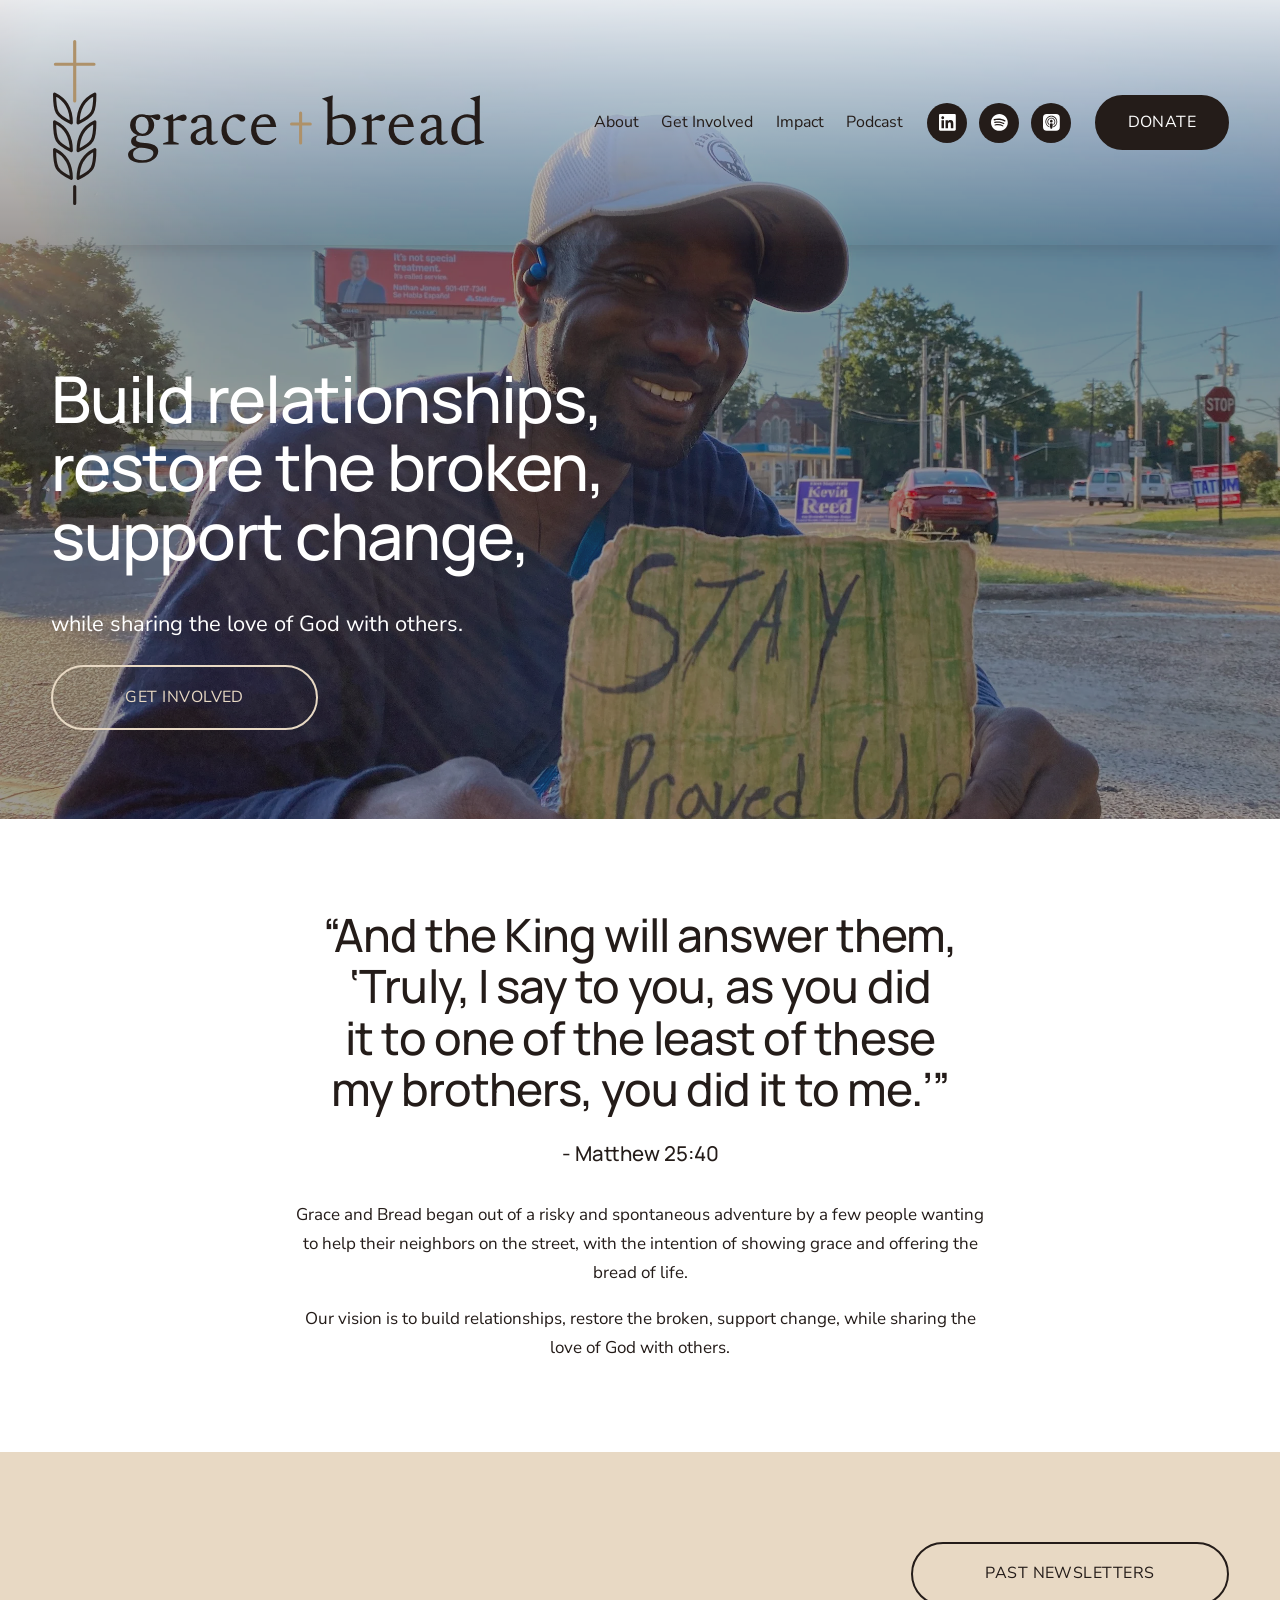
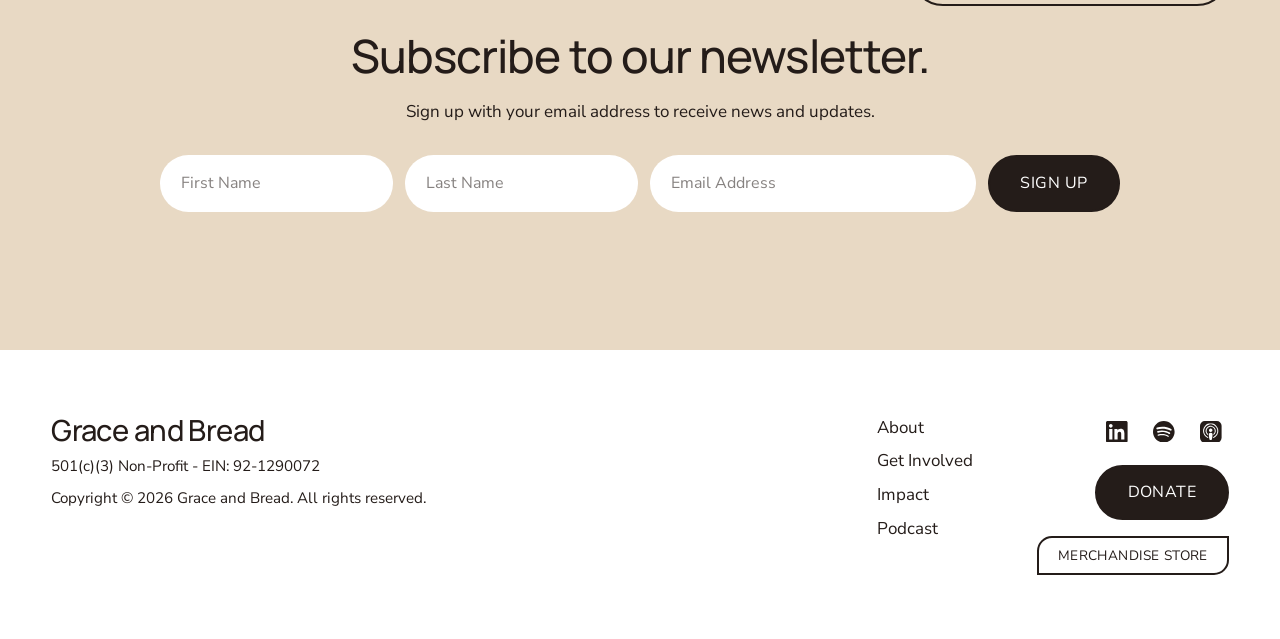
==== index.html @ 590ab5f3 "Add files via upload" ====
<!doctype html>
<html lang="en-US">
<head>
<meta charset="utf-8">
<meta name="viewport" content="width=device-width, initial-scale=1">
<title>Grace and Bread | Show Grace</title>
<meta name="description" content="Discover how Grace and Bread restores communities and shares God&#x27;s love through relationship building, support, and outreach initiatives.">
<link rel="canonical" href="https://graceandbread.org">
<meta name="theme-color" content="#241C19">
<meta property="og:site_name" content="Grace and Bread">
<meta property="og:type" content="website">
<meta property="og:title" content="Grace and Bread | Show Grace">
<meta property="og:description" content="Discover how Grace and Bread restores communities and shares God&#x27;s love through relationship building, support, and outreach initiatives.">
<meta property="og:url" content="https://graceandbread.org">
<meta property="og:image" content="https://graceandbread.org/assets/brand/og-image.jpg">
<meta name="twitter:card" content="summary_large_image">
<link rel="icon" href="favicon.svg" type="image/svg+xml">
<link rel="icon" href="favicon-32.png" sizes="32x32" type="image/png">
<link rel="apple-touch-icon" href="apple-touch-icon.png">
<link rel="preload" href="assets/fonts/manrope.woff2" as="font" type="font/woff2" crossorigin>
<link rel="preload" href="assets/fonts/nunito-sans.woff2" as="font" type="font/woff2" crossorigin>
<link rel="stylesheet" href="assets/css/site.css">
<script type="application/ld+json">{"@context": "https://schema.org", "@type": "NGO", "name": "Grace and Bread", "url": "https://graceandbread.org/", "logo": "https://graceandbread.org/assets/brand/icon-512.png", "email": "info@showgrace.org", "nonprofitStatus": "Nonprofit501c3", "taxID": "92-1290072", "areaServed": "Memphis, Tennessee", "sameAs": ["https://www.linkedin.com/company/grace-and-bread", "https://open.spotify.com/show/1ldvB0Y8aGOqSL68YrGLQc", "https://podcasts.apple.com/us/podcast/neighbors-on-the-street/id1845269344"]}</script>
</head>
<body>
<a class="skip-link" href="#main">Skip to content</a>
<header class="site-header">
  <div class="container header-inner">
    <a class="site-logo" href="./" aria-label="Grace and Bread home">
      <img src="assets/brand/gb-horizontal-ink.svg" alt="grace + bread" width="1386" height="537">
    </a>
    <div class="header-right">
      <nav class="site-nav" aria-label="Main">
        <a href="about/">About</a>
        <a href="volunteer/">Get Involved</a>
        <a href="https://impact.graceandbread.org" target="_blank" rel="noopener">Impact</a>
        <a href="neighbors-on-the-street/">Podcast</a>
      </nav>
      <div class="social"><a class="icon-link" href="https://www.linkedin.com/company/grace-and-bread" target="_blank" rel="noopener" aria-label="LinkedIn"><svg viewBox="0 0 24 24" aria-hidden="true" focusable="false"><path d="M20.447 20.452h-3.554v-5.569c0-1.328-.027-3.037-1.852-3.037-1.853 0-2.136 1.445-2.136 2.939v5.667H9.351V9h3.414v1.561h.046c.477-.9 1.637-1.85 3.37-1.85 3.601 0 4.267 2.37 4.267 5.455v6.286zM5.337 7.433c-1.144 0-2.063-.926-2.063-2.065 0-1.138.92-2.063 2.063-2.063 1.14 0 2.064.925 2.064 2.063 0 1.139-.925 2.065-2.064 2.065zm1.782 13.019H3.555V9h3.564v11.452zM22.225 0H1.771C.792 0 0 .774 0 1.729v20.542C0 23.227.792 24 1.771 24h20.451C23.2 24 24 23.227 24 22.271V1.729C24 .774 23.2 0 22.222 0h.003z"/></svg></a><a class="icon-link" href="https://open.spotify.com/show/1ldvB0Y8aGOqSL68YrGLQc" target="_blank" rel="noopener" aria-label="Spotify"><svg viewBox="0 0 24 24" aria-hidden="true" focusable="false"><path d="M12 0C5.4 0 0 5.4 0 12s5.4 12 12 12 12-5.4 12-12S18.66 0 12 0zm5.521 17.34c-.24.359-.66.48-1.021.24-2.82-1.74-6.36-2.101-10.561-1.141-.418.122-.779-.179-.899-.539-.12-.421.18-.78.54-.9 4.56-1.021 8.52-.6 11.64 1.32.42.18.479.659.301 1.02zm1.44-3.3c-.301.42-.841.6-1.262.3-3.239-1.98-8.159-2.58-11.939-1.38-.479.12-1.02-.12-1.14-.6-.12-.48.12-1.021.6-1.141C9.6 9.9 15 10.561 18.72 12.84c.361.181.54.78.241 1.2zm.12-3.36C15.24 8.4 8.82 8.16 5.16 9.301c-.6.179-1.2-.181-1.38-.721-.18-.601.18-1.2.72-1.381 4.26-1.26 11.28-1.02 15.721 1.621.539.3.719 1.02.419 1.56-.299.421-1.02.599-1.559.3z"/></svg></a><a class="icon-link" href="https://podcasts.apple.com/us/podcast/neighbors-on-the-street/id1845269344" target="_blank" rel="noopener" aria-label="Apple Podcasts"><svg viewBox="0 0 24 24" aria-hidden="true" focusable="false"><path d="M5.34 0A5.328 5.328 0 000 5.34v13.32A5.328 5.328 0 005.34 24h13.32A5.328 5.328 0 0024 18.66V5.34A5.328 5.328 0 0018.66 0zm6.525 2.568c2.336 0 4.448.902 6.056 2.587 1.224 1.272 1.912 2.619 2.264 4.392.12.59.12 2.2.007 2.864a8.506 8.506 0 01-3.24 5.296c-.608.46-2.096 1.261-2.336 1.261-.088 0-.096-.091-.056-.46.072-.592.144-.715.48-.856.536-.224 1.448-.874 2.008-1.435a7.644 7.644 0 002.008-3.536c.208-.824.184-2.656-.048-3.504-.728-2.696-2.928-4.792-5.624-5.352-.784-.16-2.208-.16-3 0-2.728.56-4.984 2.76-5.672 5.528-.184.752-.184 2.584 0 3.336.456 1.832 1.64 3.512 3.192 4.512.304.2.672.408.824.472.336.144.408.264.472.856.04.36.03.464-.056.464-.056 0-.464-.176-.896-.384l-.04-.03c-2.472-1.216-4.056-3.274-4.632-6.012-.144-.706-.168-2.392-.03-3.04.36-1.74 1.048-3.1 2.192-4.304 1.648-1.737 3.768-2.656 6.128-2.656zm.134 2.81c.409.004.803.04 1.106.106 2.784.62 4.76 3.408 4.376 6.174-.152 1.114-.536 2.03-1.216 2.88-.336.43-1.152 1.15-1.296 1.15-.023 0-.048-.272-.048-.603v-.605l.416-.496c1.568-1.878 1.456-4.502-.256-6.224-.664-.67-1.432-1.064-2.424-1.246-.64-.118-.776-.118-1.448-.008-1.02.167-1.81.562-2.512 1.256-1.72 1.704-1.832 4.342-.264 6.222l.413.496v.608c0 .336-.027.608-.06.608-.03 0-.264-.16-.512-.36l-.034-.011c-.832-.664-1.568-1.842-1.872-2.997-.184-.698-.184-2.024.008-2.72.504-1.878 1.888-3.335 3.808-4.019.41-.145 1.133-.22 1.814-.211zm-.13 2.99c.31 0 .62.06.844.178.488.253.888.745 1.04 1.259.464 1.578-1.208 2.96-2.72 2.254h-.015c-.712-.331-1.096-.956-1.104-1.77 0-.733.408-1.371 1.112-1.745.224-.117.534-.176.844-.176zm-.011 4.728c.988-.004 1.706.349 1.97.97.198.464.124 1.932-.218 4.302-.232 1.656-.36 2.074-.68 2.356-.44.39-1.064.498-1.656.288h-.003c-.716-.257-.87-.605-1.164-2.644-.341-2.37-.416-3.838-.218-4.302.262-.616.974-.966 1.97-.97z"/></svg></a></div>
      <a class="btn btn--primary" href="https://www.zeffy.com/en-US/donation-form/501f2f33-2c6e-4ce9-b588-f0e57f0bc025" target="_blank" rel="noopener">Donate</a>
    </div>
    <button class="menu-toggle" type="button" aria-controls="mobile-menu" aria-expanded="false" aria-label="Open menu"><span></span><span></span><span></span></button>
  </div>
</header>
<script>document.documentElement.style.setProperty("--header-h", document.querySelector(".site-header").offsetHeight + "px")</script>
<div class="mobile-menu" id="mobile-menu" role="dialog" aria-modal="true" aria-label="Menu" hidden>
  <button class="menu-close" type="button" aria-label="Close menu">&times;</button>
  <nav aria-label="Mobile">
        <a href="about/">About</a>
        <a href="volunteer/">Get Involved</a>
        <a href="https://impact.graceandbread.org" target="_blank" rel="noopener">Impact</a>
        <a href="neighbors-on-the-street/">Podcast</a>
  </nav>
  <div class="social"><a class="icon-link" href="https://www.linkedin.com/company/grace-and-bread" target="_blank" rel="noopener" aria-label="LinkedIn"><svg viewBox="0 0 24 24" aria-hidden="true" focusable="false"><path d="M20.447 20.452h-3.554v-5.569c0-1.328-.027-3.037-1.852-3.037-1.853 0-2.136 1.445-2.136 2.939v5.667H9.351V9h3.414v1.561h.046c.477-.9 1.637-1.85 3.37-1.85 3.601 0 4.267 2.37 4.267 5.455v6.286zM5.337 7.433c-1.144 0-2.063-.926-2.063-2.065 0-1.138.92-2.063 2.063-2.063 1.14 0 2.064.925 2.064 2.063 0 1.139-.925 2.065-2.064 2.065zm1.782 13.019H3.555V9h3.564v11.452zM22.225 0H1.771C.792 0 0 .774 0 1.729v20.542C0 23.227.792 24 1.771 24h20.451C23.2 24 24 23.227 24 22.271V1.729C24 .774 23.2 0 22.222 0h.003z"/></svg></a><a class="icon-link" href="https://open.spotify.com/show/1ldvB0Y8aGOqSL68YrGLQc" target="_blank" rel="noopener" aria-label="Spotify"><svg viewBox="0 0 24 24" aria-hidden="true" focusable="false"><path d="M12 0C5.4 0 0 5.4 0 12s5.4 12 12 12 12-5.4 12-12S18.66 0 12 0zm5.521 17.34c-.24.359-.66.48-1.021.24-2.82-1.74-6.36-2.101-10.561-1.141-.418.122-.779-.179-.899-.539-.12-.421.18-.78.54-.9 4.56-1.021 8.52-.6 11.64 1.32.42.18.479.659.301 1.02zm1.44-3.3c-.301.42-.841.6-1.262.3-3.239-1.98-8.159-2.58-11.939-1.38-.479.12-1.02-.12-1.14-.6-.12-.48.12-1.021.6-1.141C9.6 9.9 15 10.561 18.72 12.84c.361.181.54.78.241 1.2zm.12-3.36C15.24 8.4 8.82 8.16 5.16 9.301c-.6.179-1.2-.181-1.38-.721-.18-.601.18-1.2.72-1.381 4.26-1.26 11.28-1.02 15.721 1.621.539.3.719 1.02.419 1.56-.299.421-1.02.599-1.559.3z"/></svg></a><a class="icon-link" href="https://podcasts.apple.com/us/podcast/neighbors-on-the-street/id1845269344" target="_blank" rel="noopener" aria-label="Apple Podcasts"><svg viewBox="0 0 24 24" aria-hidden="true" focusable="false"><path d="M5.34 0A5.328 5.328 0 000 5.34v13.32A5.328 5.328 0 005.34 24h13.32A5.328 5.328 0 0024 18.66V5.34A5.328 5.328 0 0018.66 0zm6.525 2.568c2.336 0 4.448.902 6.056 2.587 1.224 1.272 1.912 2.619 2.264 4.392.12.59.12 2.2.007 2.864a8.506 8.506 0 01-3.24 5.296c-.608.46-2.096 1.261-2.336 1.261-.088 0-.096-.091-.056-.46.072-.592.144-.715.48-.856.536-.224 1.448-.874 2.008-1.435a7.644 7.644 0 002.008-3.536c.208-.824.184-2.656-.048-3.504-.728-2.696-2.928-4.792-5.624-5.352-.784-.16-2.208-.16-3 0-2.728.56-4.984 2.76-5.672 5.528-.184.752-.184 2.584 0 3.336.456 1.832 1.64 3.512 3.192 4.512.304.2.672.408.824.472.336.144.408.264.472.856.04.36.03.464-.056.464-.056 0-.464-.176-.896-.384l-.04-.03c-2.472-1.216-4.056-3.274-4.632-6.012-.144-.706-.168-2.392-.03-3.04.36-1.74 1.048-3.1 2.192-4.304 1.648-1.737 3.768-2.656 6.128-2.656zm.134 2.81c.409.004.803.04 1.106.106 2.784.62 4.76 3.408 4.376 6.174-.152 1.114-.536 2.03-1.216 2.88-.336.43-1.152 1.15-1.296 1.15-.023 0-.048-.272-.048-.603v-.605l.416-.496c1.568-1.878 1.456-4.502-.256-6.224-.664-.67-1.432-1.064-2.424-1.246-.64-.118-.776-.118-1.448-.008-1.02.167-1.81.562-2.512 1.256-1.72 1.704-1.832 4.342-.264 6.222l.413.496v.608c0 .336-.027.608-.06.608-.03 0-.264-.16-.512-.36l-.034-.011c-.832-.664-1.568-1.842-1.872-2.997-.184-.698-.184-2.024.008-2.72.504-1.878 1.888-3.335 3.808-4.019.41-.145 1.133-.22 1.814-.211zm-.13 2.99c.31 0 .62.06.844.178.488.253.888.745 1.04 1.259.464 1.578-1.208 2.96-2.72 2.254h-.015c-.712-.331-1.096-.956-1.104-1.77 0-.733.408-1.371 1.112-1.745.224-.117.534-.176.844-.176zm-.011 4.728c.988-.004 1.706.349 1.97.97.198.464.124 1.932-.218 4.302-.232 1.656-.36 2.074-.68 2.356-.44.39-1.064.498-1.656.288h-.003c-.716-.257-.87-.605-1.164-2.644-.341-2.37-.416-3.838-.218-4.302.262-.616.974-.966 1.97-.97z"/></svg></a></div>
  <a class="btn btn--primary" href="https://www.zeffy.com/en-US/donation-form/501f2f33-2c6e-4ce9-b588-f0e57f0bc025" target="_blank" rel="noopener">Donate</a>
</div>
<main id="main">
<section class="hero" data-theme="black" aria-labelledby="hero-title">
  <img class="hero-bg" src="assets/img/home-hero.jpg" alt="" style="object-position:59.4% 7.2%" fetchpriority="high">
  <div class="hero-overlay" style="opacity:.45"></div>
  <div class="container">
    <div class="hero-copy">
      <h1 id="hero-title">Build relationships, <br>restore the broken, <br>support change,</h1>
      <p class="large">while sharing the love of God with others.</p>
      <a class="btn btn--secondary btn--large" href="volunteer/">Get Involved</a>
    </div>
  </div>
</section>

<section class="section">
  <div class="container center-col">
    <h2>&ldquo;And the King will answer them, &lsquo;Truly, I say to you, as you did it to one of the least of these my brothers, you did it to me.&rsquo;&rdquo;</h2>
    <h4>-&nbsp;Matthew 25:40</h4>
    <p>Grace and Bread began out of a risky and spontaneous adventure by a few people wanting to help their neighbors on the street, with the intention of showing grace and offering the bread of life.</p>
    <p>Our vision is to build relationships, restore the broken, support change, while sharing the love of God with others.</p>
  </div>
</section>
<section class="section newsletter" data-theme="bright-inverse" aria-labelledby="nl-title">
  <div class="container">
    <div class="newsletter-archive"><a class="btn btn--secondary btn--large" href="https://us17.campaign-archive.com/home/?u=65bce3fe601ee6ae03822fba6&amp;id=89d9757425" target="_blank" rel="noopener">Past Newsletters</a></div>
    <div class="newsletter-block">
      <h2 id="nl-title">Subscribe to our newsletter.</h2>
      <p>Sign up with your email address to receive news and updates.</p>
      <div>
        <form class="form-inline" action="https://graceandbread.us17.list-manage.com/subscribe/post?u=65bce3fe601ee6ae03822fba6&amp;id=89d9757425" method="POST" target="_blank" data-mailchimp>
          <div class="field"><label class="visually-hidden" for="nl-first">First Name</label><input id="nl-first" name="FNAME" placeholder="First Name" autocomplete="given-name" maxlength="30"></div>
          <div class="field"><label class="visually-hidden" for="nl-last">Last Name</label><input id="nl-last" name="LNAME" placeholder="Last Name" autocomplete="family-name" maxlength="30"></div>
          <div class="field field--email"><label class="visually-hidden" for="nl-email">Email Address</label><input id="nl-email" type="email" name="EMAIL" placeholder="Email Address" autocomplete="email" required></div>
          <button class="btn btn--primary" type="submit">Sign Up</button>
          <div class="form__hp" aria-hidden="true"><input type="text" name="b_65bce3fe601ee6ae03822fba6_89d9757425" tabindex="-1" value=""></div>
          <p class="form__status" role="status" aria-live="polite" style="grid-column:1/-1"></p>
        </form>
        <p class="form__done" tabindex="-1" hidden>Thank you!<small></small></p>
      </div>
    </div>
  </div>
</section>
</main>
<footer class="site-footer">
  <div class="container footer-grid">
    <div class="footer-info">
      <h3>Grace and Bread</h3>
      <p>501(c)(3) Non-Profit - EIN: 92-1290072</p>
      <p>Copyright &copy; <span data-year>2026</span> Grace and Bread. All rights reserved.</p>
    </div>
    <nav class="footer-nav" aria-label="Footer">
        <a href="about/">About</a>
        <a href="volunteer/">Get Involved</a>
        <a href="https://impact.graceandbread.org" target="_blank" rel="noopener">Impact</a>
        <a href="neighbors-on-the-street/">Podcast</a>
    </nav>
    <div class="footer-actions">
      <div class="social"><a class="icon-link" href="https://www.linkedin.com/company/grace-and-bread" target="_blank" rel="noopener" aria-label="LinkedIn"><svg viewBox="0 0 24 24" aria-hidden="true" focusable="false"><path d="M20.447 20.452h-3.554v-5.569c0-1.328-.027-3.037-1.852-3.037-1.853 0-2.136 1.445-2.136 2.939v5.667H9.351V9h3.414v1.561h.046c.477-.9 1.637-1.85 3.37-1.85 3.601 0 4.267 2.37 4.267 5.455v6.286zM5.337 7.433c-1.144 0-2.063-.926-2.063-2.065 0-1.138.92-2.063 2.063-2.063 1.14 0 2.064.925 2.064 2.063 0 1.139-.925 2.065-2.064 2.065zm1.782 13.019H3.555V9h3.564v11.452zM22.225 0H1.771C.792 0 0 .774 0 1.729v20.542C0 23.227.792 24 1.771 24h20.451C23.2 24 24 23.227 24 22.271V1.729C24 .774 23.2 0 22.222 0h.003z"/></svg></a><a class="icon-link" href="https://open.spotify.com/show/1ldvB0Y8aGOqSL68YrGLQc" target="_blank" rel="noopener" aria-label="Spotify"><svg viewBox="0 0 24 24" aria-hidden="true" focusable="false"><path d="M12 0C5.4 0 0 5.4 0 12s5.4 12 12 12 12-5.4 12-12S18.66 0 12 0zm5.521 17.34c-.24.359-.66.48-1.021.24-2.82-1.74-6.36-2.101-10.561-1.141-.418.122-.779-.179-.899-.539-.12-.421.18-.78.54-.9 4.56-1.021 8.52-.6 11.64 1.32.42.18.479.659.301 1.02zm1.44-3.3c-.301.42-.841.6-1.262.3-3.239-1.98-8.159-2.58-11.939-1.38-.479.12-1.02-.12-1.14-.6-.12-.48.12-1.021.6-1.141C9.6 9.9 15 10.561 18.72 12.84c.361.181.54.78.241 1.2zm.12-3.36C15.24 8.4 8.82 8.16 5.16 9.301c-.6.179-1.2-.181-1.38-.721-.18-.601.18-1.2.72-1.381 4.26-1.26 11.28-1.02 15.721 1.621.539.3.719 1.02.419 1.56-.299.421-1.02.599-1.559.3z"/></svg></a><a class="icon-link" href="https://podcasts.apple.com/us/podcast/neighbors-on-the-street/id1845269344" target="_blank" rel="noopener" aria-label="Apple Podcasts"><svg viewBox="0 0 24 24" aria-hidden="true" focusable="false"><path d="M5.34 0A5.328 5.328 0 000 5.34v13.32A5.328 5.328 0 005.34 24h13.32A5.328 5.328 0 0024 18.66V5.34A5.328 5.328 0 0018.66 0zm6.525 2.568c2.336 0 4.448.902 6.056 2.587 1.224 1.272 1.912 2.619 2.264 4.392.12.59.12 2.2.007 2.864a8.506 8.506 0 01-3.24 5.296c-.608.46-2.096 1.261-2.336 1.261-.088 0-.096-.091-.056-.46.072-.592.144-.715.48-.856.536-.224 1.448-.874 2.008-1.435a7.644 7.644 0 002.008-3.536c.208-.824.184-2.656-.048-3.504-.728-2.696-2.928-4.792-5.624-5.352-.784-.16-2.208-.16-3 0-2.728.56-4.984 2.76-5.672 5.528-.184.752-.184 2.584 0 3.336.456 1.832 1.64 3.512 3.192 4.512.304.2.672.408.824.472.336.144.408.264.472.856.04.36.03.464-.056.464-.056 0-.464-.176-.896-.384l-.04-.03c-2.472-1.216-4.056-3.274-4.632-6.012-.144-.706-.168-2.392-.03-3.04.36-1.74 1.048-3.1 2.192-4.304 1.648-1.737 3.768-2.656 6.128-2.656zm.134 2.81c.409.004.803.04 1.106.106 2.784.62 4.76 3.408 4.376 6.174-.152 1.114-.536 2.03-1.216 2.88-.336.43-1.152 1.15-1.296 1.15-.023 0-.048-.272-.048-.603v-.605l.416-.496c1.568-1.878 1.456-4.502-.256-6.224-.664-.67-1.432-1.064-2.424-1.246-.64-.118-.776-.118-1.448-.008-1.02.167-1.81.562-2.512 1.256-1.72 1.704-1.832 4.342-.264 6.222l.413.496v.608c0 .336-.027.608-.06.608-.03 0-.264-.16-.512-.36l-.034-.011c-.832-.664-1.568-1.842-1.872-2.997-.184-.698-.184-2.024.008-2.72.504-1.878 1.888-3.335 3.808-4.019.41-.145 1.133-.22 1.814-.211zm-.13 2.99c.31 0 .62.06.844.178.488.253.888.745 1.04 1.259.464 1.578-1.208 2.96-2.72 2.254h-.015c-.712-.331-1.096-.956-1.104-1.77 0-.733.408-1.371 1.112-1.745.224-.117.534-.176.844-.176zm-.011 4.728c.988-.004 1.706.349 1.97.97.198.464.124 1.932-.218 4.302-.232 1.656-.36 2.074-.68 2.356-.44.39-1.064.498-1.656.288h-.003c-.716-.257-.87-.605-1.164-2.644-.341-2.37-.416-3.838-.218-4.302.262-.616.974-.966 1.97-.97z"/></svg></a></div>
      <a class="btn btn--primary" href="https://www.zeffy.com/en-US/donation-form/501f2f33-2c6e-4ce9-b588-f0e57f0bc025" target="_blank" rel="noopener">Donate</a>
      <a class="btn btn--tertiary" href="https://www.bonfire.com/store/graceandbread/" target="_blank" rel="noopener">Merchandise Store</a>
    </div>
  </div>
</footer>
<script src="assets/js/site.js" defer></script>
</body>
</html>
---- assets/css/site.css ----
/* =====================================================================
   Grace and Bread — site styles
   Same layout, fonts, and section themes as the Squarespace site,
   with colors taken from the new logo.
   ===================================================================== */

/* ---------------------------------------------------------------------
   PALETTE — these five values drive every color on the site.
   Active: colors from the new logo.
   The old Squarespace colors, if you ever want them back:
     --black: #655A3F; --accent: #FBE19F; --light-accent: #FFF5D9; --dark-accent: #FFCF5A;
   --------------------------------------------------------------------- */
:root {
  --white: #FFFFFF;
  --black: #241C19;          /* logo ink */
  --accent: #E8D9C4;         /* logo cream */
  --light-accent: #F5EEE3;
  --dark-accent: #AE9169;    /* logo gold */
}

@font-face { font-family: "Manrope"; src: url("../fonts/manrope.woff2") format("woff2"); font-weight: 200 800; font-display: swap; }
@font-face { font-family: "Nunito Sans"; src: url("../fonts/nunito-sans.woff2") format("woff2"); font-weight: 200 1000; font-style: normal; font-display: swap; }
@font-face { font-family: "Nunito Sans"; src: url("../fonts/nunito-sans-italic.woff2") format("woff2"); font-weight: 200 1000; font-style: italic; font-display: swap; }

:root {
  --heading-font: "Manrope", "Segoe UI", system-ui, sans-serif;
  --body-font: "Nunito Sans", "Segoe UI", system-ui, sans-serif;
  --max: 1400px;
  --gutter: 4vw;
  --section-pad: clamp(3.5rem, 7vw, 6.5rem);
  --h1: clamp(2.5rem, 1.4rem + 3.3vw, 4.25rem);
  --h2: clamp(2rem, 1.35rem + 1.9vw, 3.1rem);
  --h3: clamp(1.4rem, 1.1rem + 0.9vw, 1.85rem);
  --h4: clamp(1.1rem, 1rem + 0.35vw, 1.3rem);
  --p: 1.0625rem;
  --p-large: clamp(1.2rem, 1.05rem + 0.4vw, 1.4rem);

  /* default (white) section theme */
  --bg: var(--white); --text: var(--black);
  --btn-bg: var(--black); --btn-text: var(--white);
  --outline: var(--black); --field-bg: var(--light-accent);
}
[data-theme="black"] {
  --bg: var(--black); --text: var(--white);
  --btn-bg: var(--accent); --btn-text: var(--black);
  --outline: var(--accent); --field-bg: var(--white);
}
[data-theme="bright-inverse"] {
  --bg: var(--accent); --text: var(--black);
  --btn-bg: var(--black); --btn-text: var(--white);
  --outline: var(--black); --field-bg: var(--white);
}

*, *::before, *::after { box-sizing: border-box; }
html { -webkit-text-size-adjust: 100%; }
body {
  margin: 0; background: var(--white); color: var(--black);
  font-family: var(--body-font); font-size: var(--p); line-height: 1.7;
  -webkit-font-smoothing: antialiased;
}
img, svg, iframe { display: block; max-width: 100%; }
h1, h2, h3, h4, .h2 {
  font-family: var(--heading-font); font-weight: 500;
  line-height: 1.12; letter-spacing: -0.02em;
  margin: 0 0 0.6em; color: var(--text); text-wrap: balance;
}
h1 { font-size: var(--h1); line-height: 1.06; }
h2, .h2 { font-size: var(--h2); }
h3 { font-size: var(--h3); }
h4 { font-size: var(--h4); letter-spacing: 0; }
p { margin: 0 0 1em; text-wrap: pretty; }
p:last-child { margin-bottom: 0; }
.large { font-size: var(--p-large); line-height: 1.5; }
a { color: inherit; text-underline-offset: 0.18em; }
a:hover { opacity: 0.8; }
:focus-visible { outline: 2px solid currentColor; outline-offset: 3px; }
.container { width: min(100% - 2 * var(--gutter), var(--max)); margin-inline: auto; }
.section { background: var(--bg); color: var(--text); padding-block: var(--section-pad); }
.under-header { padding-top: calc(var(--header-h, 13rem) + var(--section-pad)); }
.skip-link { position: absolute; left: 1rem; top: -5rem; z-index: 100; background: var(--black); color: var(--white); padding: .7rem 1.2rem; border-radius: 999px; }
.skip-link:focus { top: 1rem; }
.visually-hidden { position: absolute !important; width: 1px; height: 1px; overflow: hidden; clip: rect(0 0 0 0); white-space: nowrap; }

/* ------------------------------------------------------------ buttons */
.btn {
  display: inline-flex; align-items: center; justify-content: center;
  font: 400 1rem/1.2 var(--body-font); text-transform: uppercase; letter-spacing: 0.03em;
  padding: 1em 1.9em; border: 2px solid var(--btn-bg); border-radius: 999px;
  text-decoration: none; cursor: pointer; white-space: nowrap; transition: opacity .15s ease;
}
.btn:hover { opacity: .8; }
.btn--primary { background: var(--btn-bg); color: var(--btn-text); }
.btn--secondary { background: transparent; color: var(--outline); border-color: var(--outline); }
.btn--tertiary { background: transparent; color: var(--outline); border-color: var(--outline); border-radius: 1.1em 0; padding: .7em 1.4em; font-size: .85rem; }
.btn--large { padding: 1.3em 4.5em; font-size: 1rem; }
.btn[disabled] { opacity: .6; cursor: progress; }

/* ------------------------------------------------------------- header */
/* Sits over the top of each page and fades from white to clear, like the old site */
.site-header { position: absolute; top: 0; left: 0; right: 0; z-index: 20; }
.site-header::before {
  content: ""; position: absolute; inset: 0; z-index: -1;
  background: linear-gradient(var(--white), rgba(255, 255, 255, 0)); opacity: .85;
  box-shadow: 0 12px 12px -6px rgba(36, 28, 25, .12);
}
.header-inner { display: flex; align-items: center; justify-content: space-between; gap: 1.5rem; padding-block: 3vw; }
.site-logo img { width: clamp(240px, 34vw, 562px); height: auto; }
.header-right { display: flex; align-items: center; gap: 1.5rem; }
.site-nav { display: flex; gap: 1.4rem; }
.site-nav a { font-size: 1rem; text-decoration: none; color: var(--black); white-space: nowrap; }
.site-nav a[aria-current="page"] { text-decoration: underline; text-underline-offset: .4em; text-decoration-thickness: 1px; }
.social { display: flex; gap: .75rem; }
.icon-link { display: inline-grid; place-items: center; width: 2.5rem; height: 2.5rem; border-radius: 50%; background: var(--black); color: var(--white); }
.icon-link svg { width: 1.05rem; height: 1.05rem; fill: currentColor; }
.menu-toggle { display: none; background: none; border: 0; padding: .4rem; cursor: pointer; color: var(--black); }
.menu-toggle span { display: block; width: 28px; height: 2px; background: currentColor; margin: 6px 0; }
.mobile-menu {
  position: fixed; inset: 0; z-index: 50; background: var(--white);
  display: flex; flex-direction: column; align-items: center; justify-content: center; gap: 2rem;
  padding: 2rem var(--gutter); animation: fade .25s ease;
}
.mobile-menu[hidden] { display: none; }
.mobile-menu nav { display: flex; flex-direction: column; align-items: center; gap: .75rem; }
.mobile-menu nav a { font: 500 1.9rem/1.3 var(--heading-font); text-decoration: none; }
.mobile-menu .icon-link { width: 3rem; height: 3rem; }
.menu-close { position: absolute; top: 1.25rem; right: var(--gutter); background: none; border: 0; font-size: 2.4rem; line-height: 1; cursor: pointer; color: var(--black); }
@keyframes fade { from { opacity: 0; } }
@media (max-width: 1199px) {
  .header-right { display: none; }
  .menu-toggle { display: block; }
  .site-logo img { width: min(58vw, 380px); }
  .header-inner { padding-block: 4vw; }
}

/* --------------------------------------------------------------- hero */
.hero { position: relative; isolation: isolate; overflow: hidden; color: var(--text); }
.hero-bg { position: absolute; inset: 0; z-index: -2; width: 100%; height: 100%; object-fit: cover; }
.hero-overlay { position: absolute; inset: 0; z-index: -1; background: var(--bg); }
.hero .container {
  min-height: clamp(42rem, 64vw, 60rem); display: flex; flex-direction: column; justify-content: flex-end;
  padding-top: var(--header-h, 13rem); padding-bottom: clamp(3rem, 7vw, 6rem);
}
.hero-copy { max-width: 44rem; }
.hero-copy .large { margin-bottom: 1.5rem; }

.center-col { max-width: 44rem; margin-inline: auto; text-align: center; }
.center-col h4 { margin-bottom: 2.25rem; }

/* ---------------------------------------------------------- newsletter */
.newsletter-archive { display: flex; justify-content: flex-end; margin-bottom: 1.5rem; }
.newsletter-block { max-width: 60rem; margin-inline: auto; text-align: center; }
.newsletter-block h2 { margin-bottom: .35em; }
.newsletter-block > p { margin-bottom: 1.75rem; }
.form-inline { display: grid; gap: .75rem; grid-template-columns: 1fr 1fr 1.4fr auto; }
@media (max-width: 767px) {
  .form-inline { grid-template-columns: 1fr 1fr; }
  .form-inline .field--email, .form-inline .btn { grid-column: 1 / -1; }
  .newsletter-archive { justify-content: center; }
}

/* ---------------------------------------------------------------- forms */
.field { display: grid; gap: .35rem; text-align: left; }
.field label, .field legend { font-size: .95rem; color: var(--text); }
.field .req { opacity: .65; font-size: .85em; }
.field input, .field textarea {
  font: inherit; font-size: 1rem; color: var(--black);
  background: var(--field-bg); border: 0; border-radius: 999px; padding: .95rem 1.3rem; width: 100%;
}
.field textarea { border-radius: 1.5rem; min-height: 8.5rem; resize: vertical; }
.field input::placeholder, .field textarea::placeholder { color: var(--black); opacity: .55; }
.field input:focus, .field textarea:focus { outline: 2px solid var(--dark-accent); outline-offset: 1px; }
fieldset.field { border: 0; padding: 0; margin: 0; }
fieldset.field legend { margin-bottom: .5rem; }
.name-pair { display: grid; grid-template-columns: 1fr 1fr; gap: .75rem; }
.name-pair label { font-size: .85rem; }
.form-stack { display: grid; gap: 1.1rem; }
.form-stack .btn { justify-self: start; }
.form__hp { position: absolute; left: -9999px; }
.form__status { margin: .75rem 0 0; min-height: 1.4em; }
.form__status[data-state="error"] { font-weight: 700; }
.form__done { font: 500 var(--h3)/1.3 var(--heading-font); margin: 0; }
.form__done small { display: block; margin-top: .5rem; font: 400 1rem/1.5 var(--body-font); }
[hidden] { display: none !important; }

/* ------------------------------------------------ two-column page rows */
.rows { display: grid; gap: clamp(3rem, 6vw, 5rem); }
.row { display: grid; grid-template-columns: 5fr 7fr; gap: clamp(1.5rem, 4vw, 4rem); align-items: start; }
.row > :first-child { margin: 0; }
.row-body { max-width: 48rem; }
.split { display: grid; grid-template-columns: 1fr 1fr; gap: clamp(2rem, 6vw, 6rem); align-items: start; }
@media (max-width: 767px) { .row, .split { grid-template-columns: 1fr; } }

/* About: gradient that drifts toward the cursor, as on the old site */
.about-gradient { --gx: 50%; --gy: 40%; background: radial-gradient(70% 70% at var(--gx) var(--gy), var(--light-accent), var(--accent)); }
.founders { display: flex; justify-content: center; gap: clamp(2rem, 7vw, 5.5rem); }
.founder { margin: 0; text-align: center; width: clamp(150px, 13vw, 190px); }
.founder img { width: 100%; height: auto; aspect-ratio: 1; object-fit: cover; border-radius: 50%; background: var(--light-accent); }
.founder figcaption { margin-top: .8rem; }
.verse-quote { font-style: italic; margin-top: 1.5rem; }
.verse-ref { font-weight: 700; padding-left: 2.5rem; }
.values { margin: 0; padding-left: 1.3rem; }
.values > li { margin-bottom: .9rem; }
.values ul { margin: .25rem 0 0; padding-left: 1.3rem; list-style: circle; }

.aside-cta { margin-top: 2.25rem; padding-top: 2rem; border-top: 1px solid var(--accent); }
.aside-cta .btn { margin-top: .5rem; }

/* ------------------------------------------------------------- podcast */
.podcast-hero { padding: var(--header-h, 13rem) 0 var(--gutter); background: var(--white); }
.podcast-panel {
  position: relative; isolation: isolate; overflow: hidden;
  width: min(100% - 2 * var(--gutter), var(--max) + 2 * var(--gutter)); margin-inline: auto;
  padding: clamp(2.5rem, 4vw, 3.5rem) clamp(1.5rem, 4vw, 4rem) clamp(2.5rem, 5vw, 4.5rem);
}
.podcast-panel .hero-overlay { background: var(--white); opacity: .8; }
.podcast-top { display: grid; grid-template-columns: 1.1fr 1fr; gap: clamp(2rem, 5vw, 4rem); align-items: start; }
.podcast-embed iframe { width: 100%; height: 352px; border: 0; border-radius: 12px; }
.badges-title { margin-top: clamp(2.5rem, 5vw, 4rem); font-weight: 700; }
.badges { list-style: none; margin: 1.5rem 0 0; padding: 0; display: grid; grid-template-columns: repeat(6, minmax(0, 1fr)); gap: 1rem clamp(1rem, 2vw, 2rem); max-width: 44rem; }
.badges li { grid-column: span 2; }
.badges li:nth-child(4) { grid-column: 2 / span 2; }
.badges img { width: 100%; height: auto; }
@media (max-width: 767px) {
  .podcast-top { grid-template-columns: 1fr; }
  .badges { grid-template-columns: 1fr 1fr; max-width: 26rem; }
  .badges li, .badges li:nth-child(4) { grid-column: auto; }
}

/* -------------------------------------------------------------- footer */
.site-footer { padding-block: clamp(3rem, 5vw, 4.5rem); background: var(--white); color: var(--black); }
.footer-grid { display: grid; grid-template-columns: 1fr auto auto; gap: clamp(2rem, 5vw, 5rem); align-items: start; }
.footer-info h3 { margin-bottom: .5rem; }
.footer-info p { margin: 0 0 .35rem; font-size: .95rem; }
.footer-nav { display: flex; flex-direction: column; gap: .3rem; }
.footer-nav a { text-decoration: none; }
.footer-nav a:hover { text-decoration: underline; }
.footer-actions { display: flex; flex-direction: column; align-items: flex-end; gap: 1rem; }
.footer-actions .icon-link { background: none; color: var(--black); width: 2.2rem; height: 2.2rem; }
.footer-actions .icon-link svg { width: 1.35rem; height: 1.35rem; }
@media (max-width: 767px) {
  .footer-grid { grid-template-columns: 1fr 1fr; }
  .footer-info { grid-column: 1 / -1; order: 3; }
}

.page-message { text-align: center; max-width: 36rem; margin-inline: auto; }
.page-message p { margin-bottom: 2rem; }
@media (prefers-reduced-motion: reduce) { *, *::before, *::after { animation: none !important; transition: none !important; } }
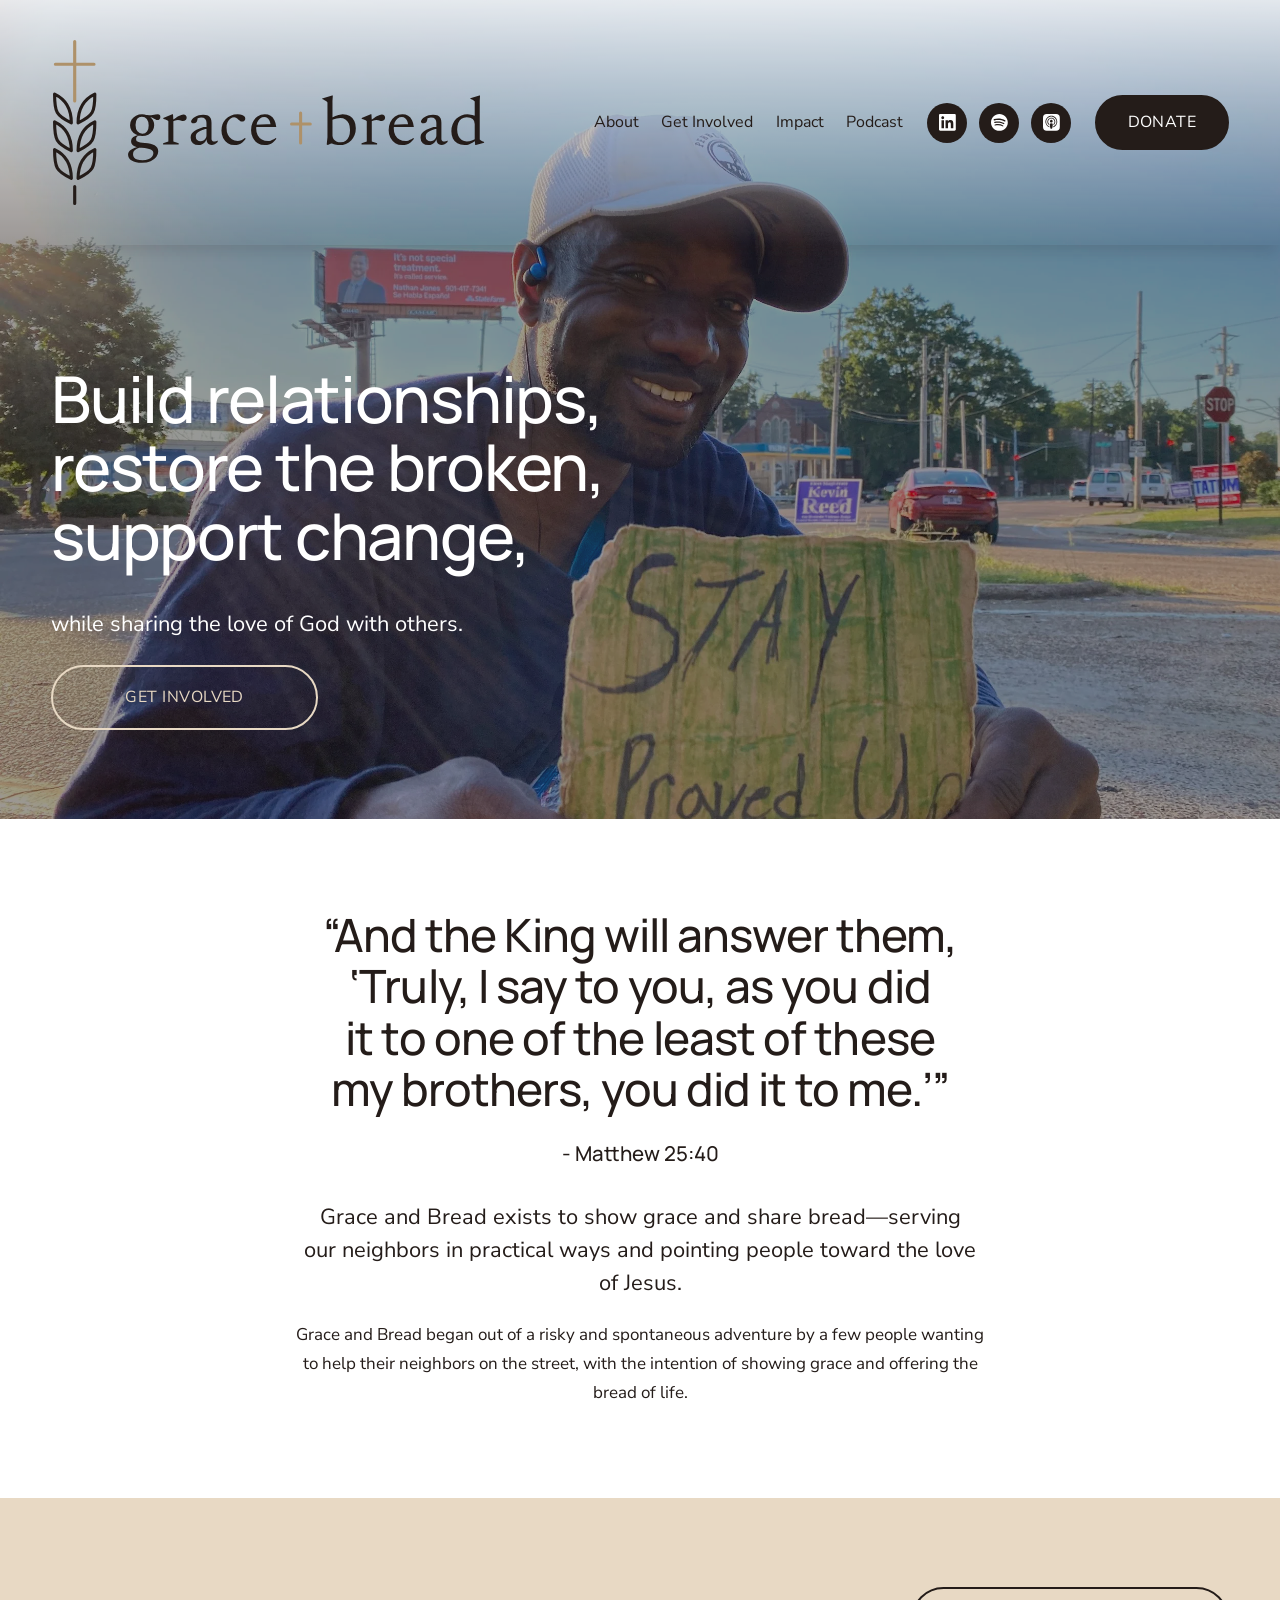
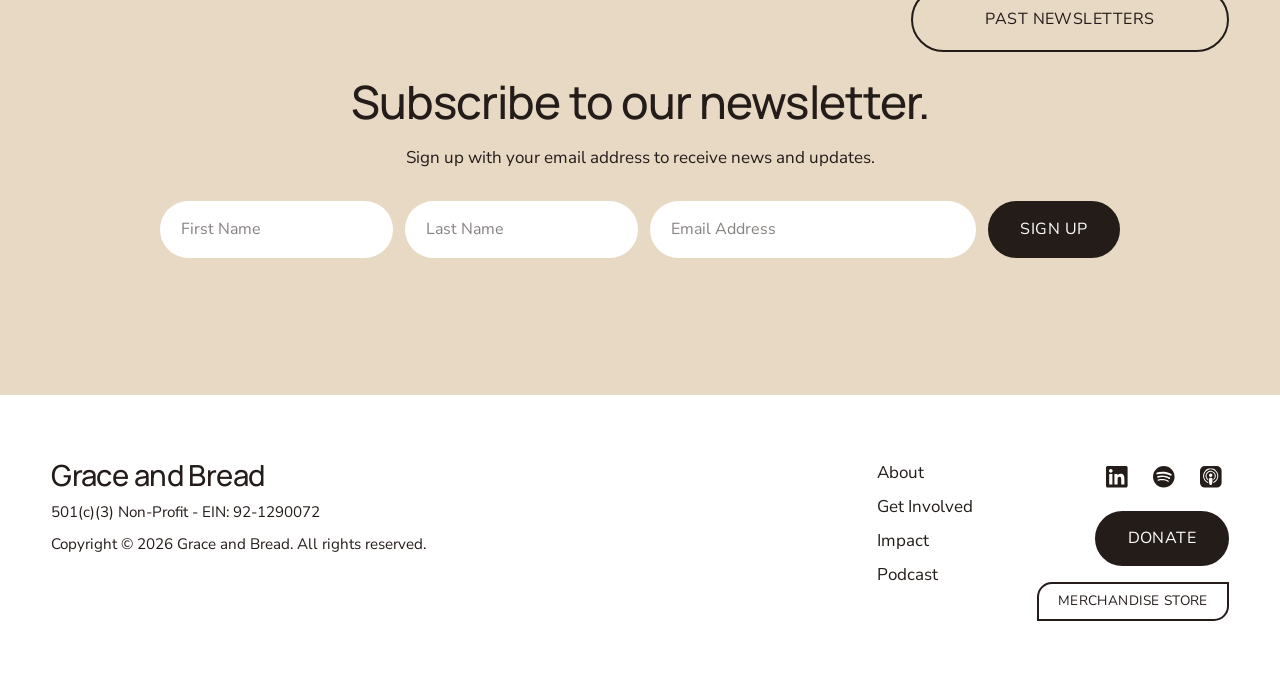
==== commit 448bf766: "Update index.html" ====
--- a/index.html
+++ b/index.html
@@ -3,13 +3,13 @@
 <head>
 <meta charset="utf-8">
 <meta name="viewport" content="width=device-width, initial-scale=1">
-<title>Grace and Bread | Show Grace</title>
+<title>Grace and Bread | Show Grace · Share Bread</title>
 <meta name="description" content="Discover how Grace and Bread restores communities and shares God&#x27;s love through relationship building, support, and outreach initiatives.">
 <link rel="canonical" href="https://graceandbread.org">
 <meta name="theme-color" content="#241C19">
 <meta property="og:site_name" content="Grace and Bread">
 <meta property="og:type" content="website">
-<meta property="og:title" content="Grace and Bread | Show Grace">
+<meta property="og:title" content="Show Grace · Share Bread">
 <meta property="og:description" content="Discover how Grace and Bread restores communities and shares God&#x27;s love through relationship building, support, and outreach initiatives.">
 <meta property="og:url" content="https://graceandbread.org">
 <meta property="og:image" content="https://graceandbread.org/assets/brand/og-image.jpg">
@@ -71,8 +71,8 @@
   <div class="container center-col">
     <h2>&ldquo;And the King will answer them, &lsquo;Truly, I say to you, as you did it to one of the least of these my brothers, you did it to me.&rsquo;&rdquo;</h2>
     <h4>-&nbsp;Matthew 25:40</h4>
+    <p class="large">Grace and Bread exists to show grace and share bread&mdash;serving our neighbors in practical ways and pointing people toward the love of Jesus.</p>
     <p>Grace and Bread began out of a risky and spontaneous adventure by a few people wanting to help their neighbors on the street, with the intention of showing grace and offering the bread of life.</p>
-    <p>Our vision is to build relationships, restore the broken, support change, while sharing the love of God with others.</p>
   </div>
 </section>
 <section class="section newsletter" data-theme="bright-inverse" aria-labelledby="nl-title">
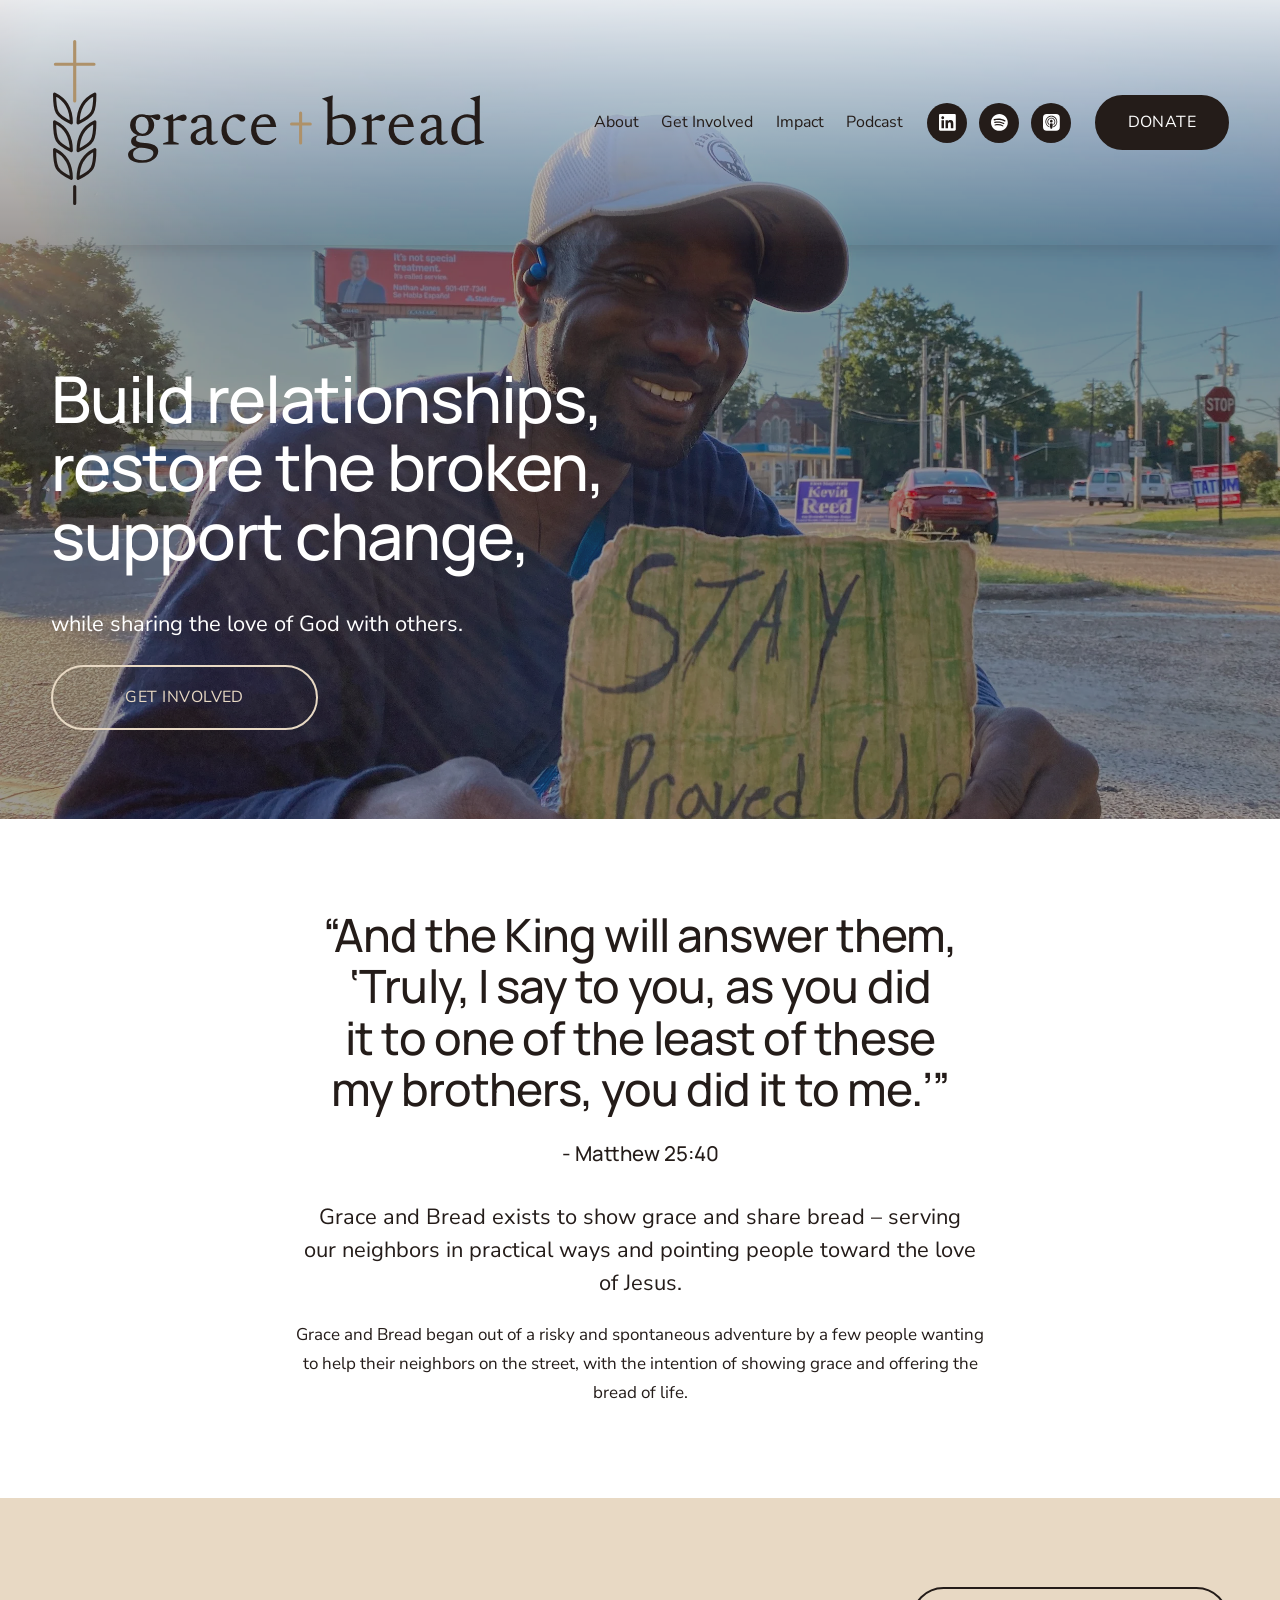
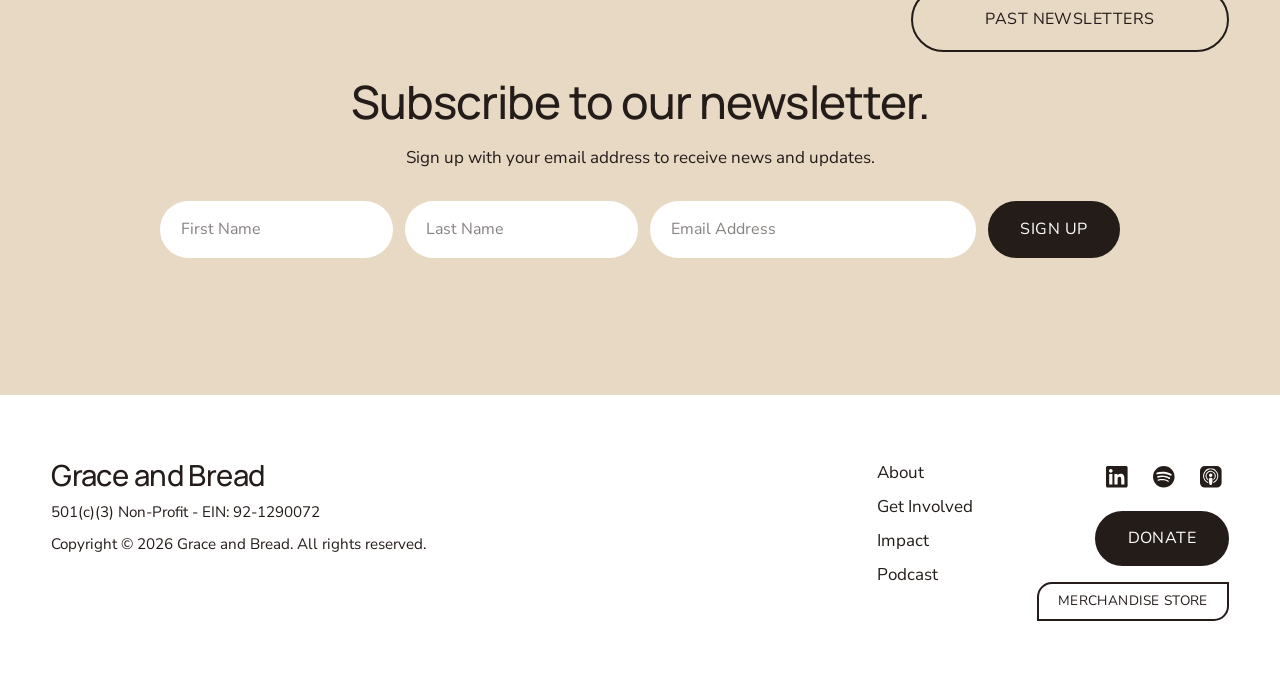
==== commit a905b1a4: "Update index.html" ====
--- a/index.html
+++ b/index.html
@@ -71,7 +71,7 @@
   <div class="container center-col">
     <h2>&ldquo;And the King will answer them, &lsquo;Truly, I say to you, as you did it to one of the least of these my brothers, you did it to me.&rsquo;&rdquo;</h2>
     <h4>-&nbsp;Matthew 25:40</h4>
-    <p class="large">Grace and Bread exists to show grace and share bread&mdash;serving our neighbors in practical ways and pointing people toward the love of Jesus.</p>
+    <p class="large">Grace and Bread exists to show grace and share bread &ndash; serving our neighbors in practical ways and pointing people toward the love of Jesus.</p>
     <p>Grace and Bread began out of a risky and spontaneous adventure by a few people wanting to help their neighbors on the street, with the intention of showing grace and offering the bread of life.</p>
   </div>
 </section>
